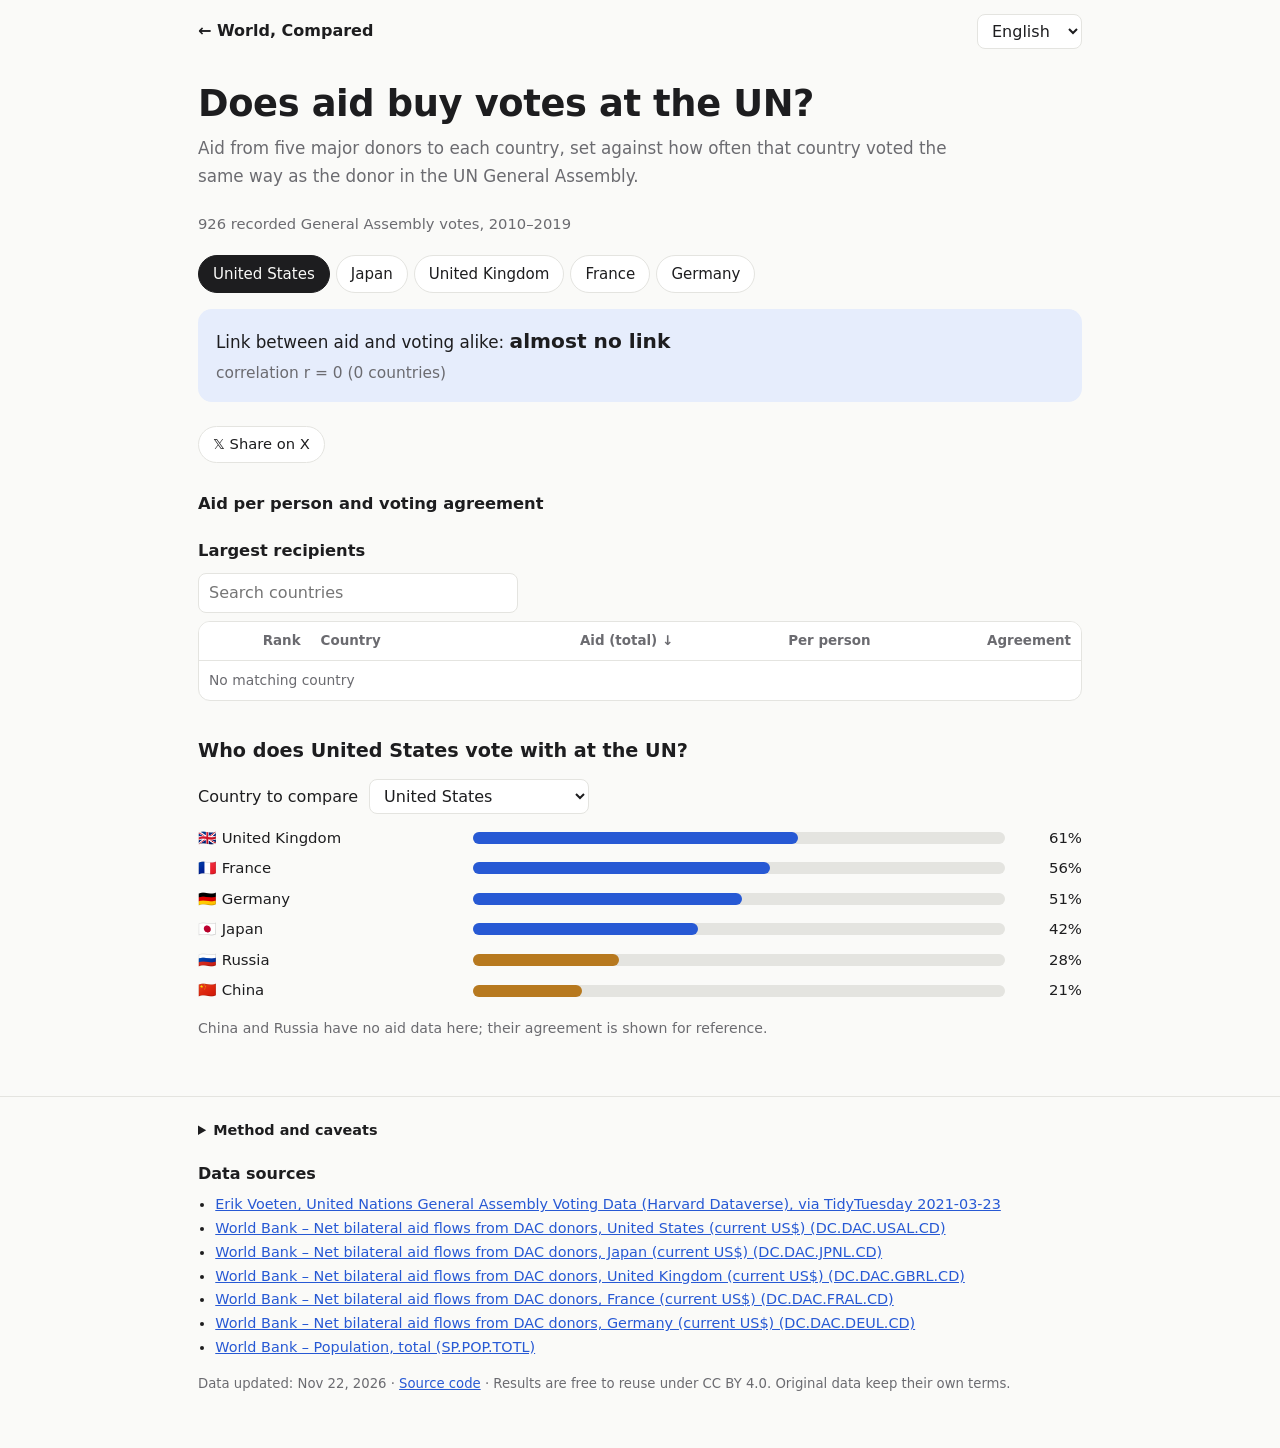
==== enjo/index.html @ fe88fa04 "Update World, Compared Co-Authored-By: Claude Opus 5.5 <noreply@anthropic.com>  Claude-Session: http" ====
<!doctype html>
<html lang="ja">
<head>
<meta charset="utf-8">
<meta name="viewport" content="width=device-width, initial-scale=1">
<title>World, Compared</title>
<link rel="stylesheet" href="../assets/common.css">
<link rel="icon" href="data:image/svg+xml,<svg xmlns='http://www.w3.org/2000/svg' viewBox='0 0 100 100'><text y='.9em' font-size='90'>🌐</text></svg>">
</head>
<body>
<main id="app"></main>
<script type="module" src="app.js"></script>
</body>
</html>
---- assets/common.css ----
:root {
  --bg: #fafaf8; --fg: #1d1d1f; --muted: #6b6b70; --line: #e4e4e0; --card: #fff;
  --accent: #2759d4; --accent-soft: #e6edfc; --good: #1a8a5a; --bad: #c8402f; --warn: #b7791f; --hl: #fff4d6;
  --font: system-ui, -apple-system, "Segoe UI", "Hiragino Sans", "Noto Sans JP", "Noto Sans KR", "Noto Sans SC", sans-serif;
}
@media (prefers-color-scheme: dark) {
  :root { --bg: #151517; --fg: #ececee; --muted: #9a9aa2; --line: #2d2d31; --card: #1d1d20; --accent: #7ea2ff; --accent-soft: #23304f; --good: #4cc38a; --bad: #ff7a66; --warn: #e0a84a; --hl: #3a3220; }
}
* { box-sizing: border-box; }
html { -webkit-text-size-adjust: 100%; }
body { margin: 0; background: var(--bg); color: var(--fg); font: 16px/1.65 var(--font); }
a { color: var(--accent); }
main, .wrap { max-width: 920px; margin: 0 auto; padding: 0 18px; }
header.top { max-width: 920px; margin: 0 auto; padding: 14px 18px; display: flex; justify-content: space-between; align-items: center; gap: 12px; }
header.top .home { text-decoration: none; font-weight: 600; color: var(--fg); }
select, input[type=search], input[type=number] { font: inherit; color: var(--fg); background: var(--card); border: 1px solid var(--line); border-radius: 8px; padding: 6px 10px; }
h1 { font-size: clamp(1.6rem, 4.5vw, 2.3rem); line-height: 1.25; margin: 18px 0 8px; letter-spacing: -0.01em; }
h2 { font-size: 1.2rem; margin: 34px 0 10px; }
h3 { font-size: 1.02rem; margin: 20px 0 8px; }
.lead { color: var(--muted); font-size: 1.05rem; margin: 0 0 22px; max-width: 46em; }
.muted { color: var(--muted); font-size: .92em; }
.err { color: var(--bad); }
.small { font-size: .88rem; }

.card { background: var(--card); border: 1px solid var(--line); border-radius: 14px; padding: 18px; margin: 14px 0; }
.kpis { display: grid; grid-template-columns: repeat(auto-fit, minmax(170px, 1fr)); gap: 12px; margin: 14px 0; }
.kpi { background: var(--card); border: 1px solid var(--line); border-radius: 14px; padding: 14px 16px; }
.kpi b { display: block; font-size: 1.7rem; line-height: 1.2; font-variant-numeric: tabular-nums; }
.kpi span { color: var(--muted); font-size: .9rem; }
.callout { background: var(--accent-soft); border-radius: 14px; padding: 16px 18px; margin: 16px 0; font-size: 1.05rem; }
.callout b { font-size: 1.2em; }

.controls { display: flex; flex-wrap: wrap; gap: 10px 16px; align-items: center; margin: 12px 0; }
.pick select { margin-left: 6px; max-width: 220px; }
.tabs { display: flex; flex-wrap: wrap; gap: 6px; margin: 18px 0 8px; }
.tabs button, .btn { font: inherit; font-size: .94rem; border: 1px solid var(--line); background: var(--card); color: var(--fg); border-radius: 999px; padding: 6px 14px; cursor: pointer; }
.tabs button[aria-selected=true] { background: var(--fg); color: var(--bg); border-color: var(--fg); }
.btn:hover, .tabs button:hover { border-color: var(--accent); }

.tools { margin: 8px 0; }
.tools input { width: 100%; max-width: 320px; }
.tbl { overflow-x: auto; border: 1px solid var(--line); border-radius: 12px; background: var(--card); }
table { border-collapse: collapse; width: 100%; font-size: .94rem; font-variant-numeric: tabular-nums; }
th, td { padding: 8px 10px; border-bottom: 1px solid var(--line); text-align: left; vertical-align: middle; }
tr:last-child td { border-bottom: 0; }
th { font-weight: 600; font-size: .84rem; color: var(--muted); cursor: pointer; white-space: nowrap; position: sticky; top: 0; background: var(--card); }
th.sorted::after { content: " ↓"; } th.sorted.asc::after { content: " ↑"; }
.n { text-align: right; white-space: nowrap; }
td.rank { color: var(--muted); width: 3em; }
tr.hl td { background: var(--hl); }
.cn { white-space: nowrap; }
.more { margin: 10px 0; text-align: center; }

.bars { display: grid; gap: 6px; margin: 10px 0; }
.brow { display: grid; grid-template-columns: minmax(90px, 30%) 1fr auto; gap: 10px; align-items: center; font-size: .93rem; }
.brow.hl .lab { font-weight: 700; }
.brow .lab { overflow: hidden; text-overflow: ellipsis; white-space: nowrap; }
.track { position: relative; height: 12px; background: var(--line); border-radius: 6px; }
.track em { position: absolute; left: 0; top: 0; bottom: 0; background: var(--accent); border-radius: 6px; }
.track em.good { background: var(--good); } .track em.bad { background: var(--bad); } .track em.warn { background: var(--warn); }
.track .mark { position: absolute; top: -4px; bottom: -4px; width: 2px; background: var(--fg); }
.val { font-variant-numeric: tabular-nums; min-width: 4.5em; text-align: right; }
.pill { display: inline-block; font-size: .8rem; padding: 1px 8px; border-radius: 999px; background: var(--line); }
.pill.good { background: color-mix(in srgb, var(--good) 18%, transparent); color: var(--good); }
.pill.bad { background: color-mix(in srgb, var(--bad) 18%, transparent); color: var(--bad); }
.pill.warn { background: color-mix(in srgb, var(--warn) 20%, transparent); color: var(--warn); }
.up { color: var(--bad); } .down { color: var(--good); }

figure.chart { margin: 10px 0; background: var(--card); border: 1px solid var(--line); border-radius: 12px; padding: 8px; }
figure.chart svg { width: 100%; height: auto; display: block; }
.grid { stroke: var(--line); } .axis { stroke: var(--muted); }
.tick, .alab { fill: var(--muted); font-size: 11px; } .alab { font-size: 12px; }
.dot { fill: var(--accent); opacity: .55; cursor: pointer; } .dot:hover { opacity: 1; }
.dot.hl { fill: var(--bad); opacity: 1; stroke: var(--card); stroke-width: 2; }
.hlab { fill: var(--fg); font-size: 13px; font-weight: 700; paint-order: stroke; stroke: var(--card); stroke-width: 4px; }
.fit { stroke: var(--muted); stroke-dasharray: 5 4; }
.ref { stroke: var(--warn); stroke-width: 1.5; stroke-dasharray: 3 3; }
.tip { min-height: 1.4em; font-size: .9rem; color: var(--muted); padding: 2px 6px; }

.share { display: inline-block; margin: 8px 0; font-size: .92rem; text-decoration: none; border: 1px solid var(--line); border-radius: 999px; padding: 5px 14px; background: var(--card); color: var(--fg); }

footer { margin-top: 56px; padding: 22px 0 40px; border-top: 1px solid var(--line); font-size: .9rem; }
footer h2 { font-size: 1rem; margin: 18px 0 6px; }
.src { padding-left: 1.2em; margin: 0; }
details summary { cursor: pointer; font-weight: 600; }
.method { color: var(--muted); margin-top: 8px; }
.method p { margin: 6px 0; }

/* Hub */
.hub-grid { display: grid; grid-template-columns: repeat(auto-fit, minmax(260px, 1fr)); gap: 14px; margin: 22px 0; }
.hub-card { display: block; text-decoration: none; color: inherit; background: var(--card); border: 1px solid var(--line); border-radius: 16px; padding: 18px; transition: border-color .15s, transform .15s; }
.hub-card:hover { border-color: var(--accent); transform: translateY(-2px); }
.hub-card .no { color: var(--muted); font-size: .85rem; font-variant-numeric: tabular-nums; }
.hub-card h2 { margin: 4px 0 6px; font-size: 1.15rem; }
.hub-card p { margin: 0; color: var(--muted); font-size: .94rem; }
.hub-card .q { display: block; margin-top: 10px; font-size: .9rem; color: var(--accent); }

@media (max-width: 560px) {
  body { font-size: 15px; }
  .brow { grid-template-columns: 96px 1fr auto; gap: 8px; }
  th, td { padding: 7px 7px; }
  .kpi b { font-size: 1.4rem; }
}
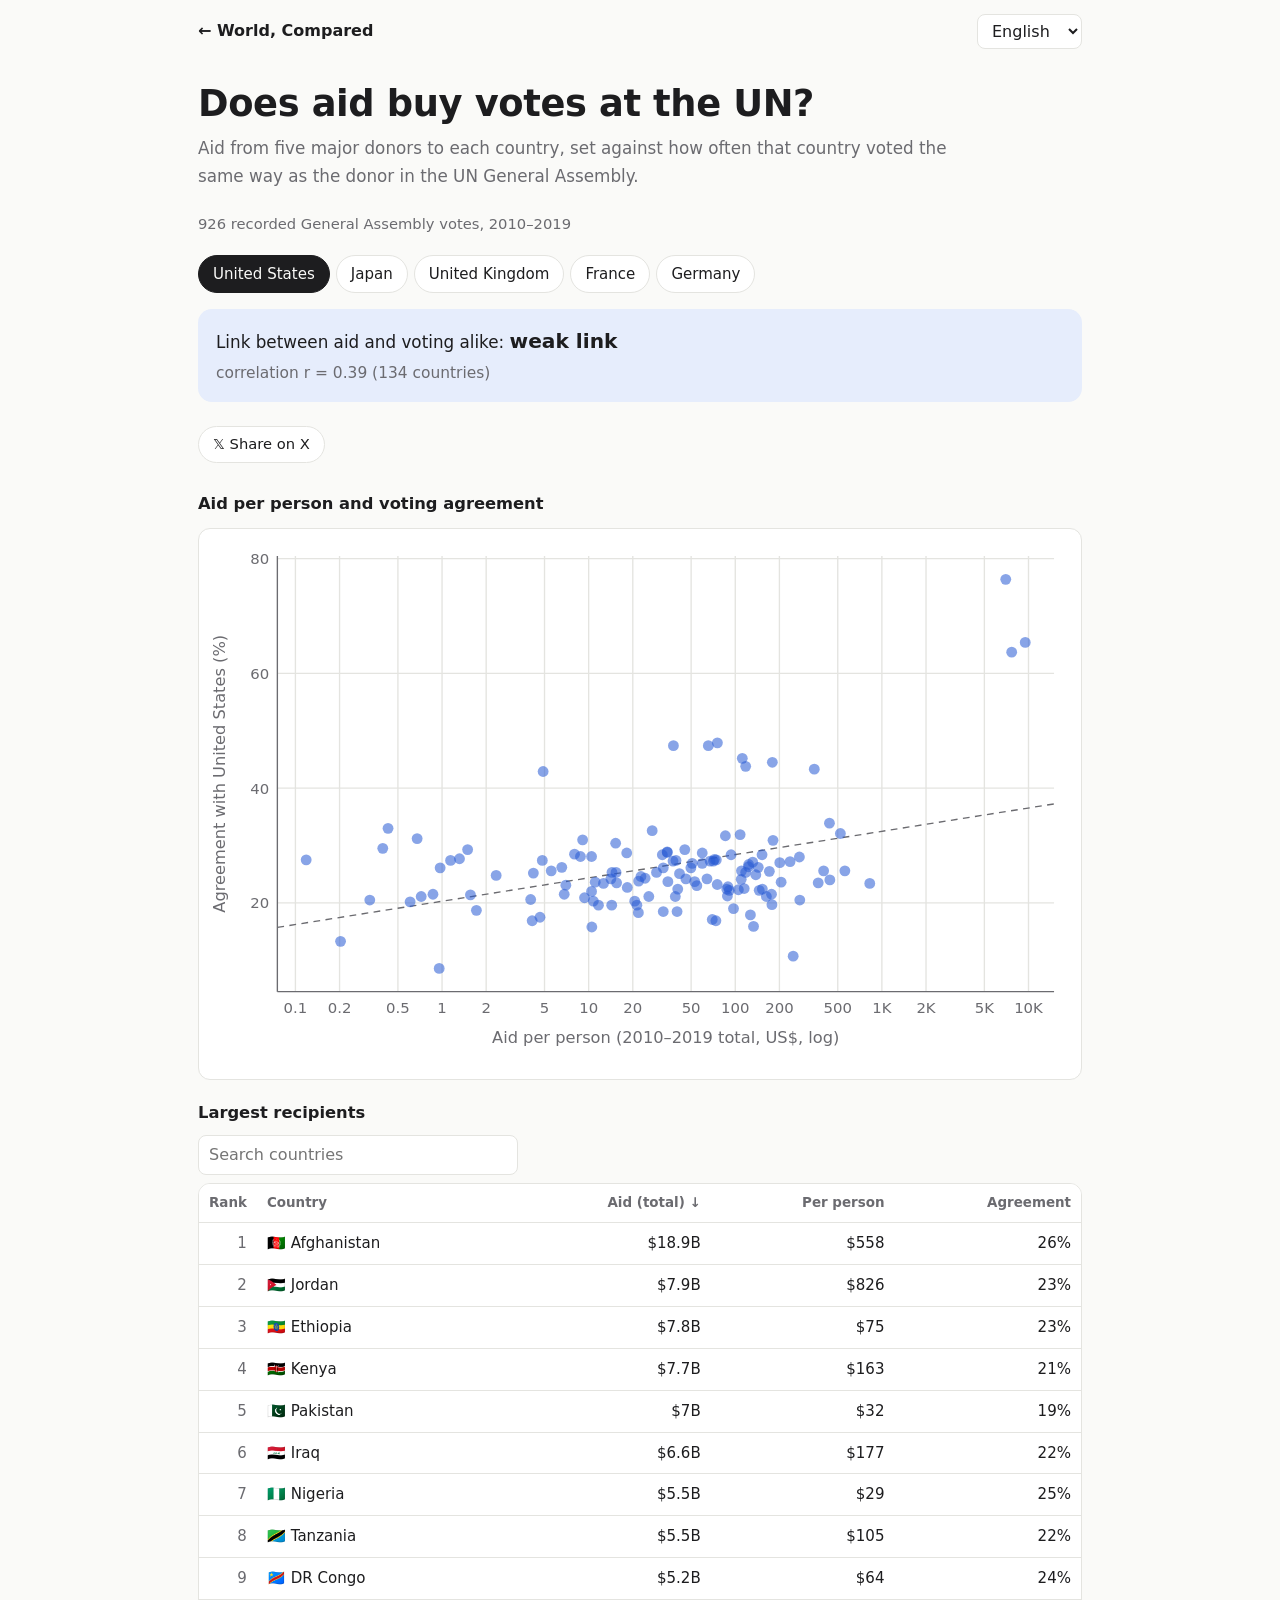
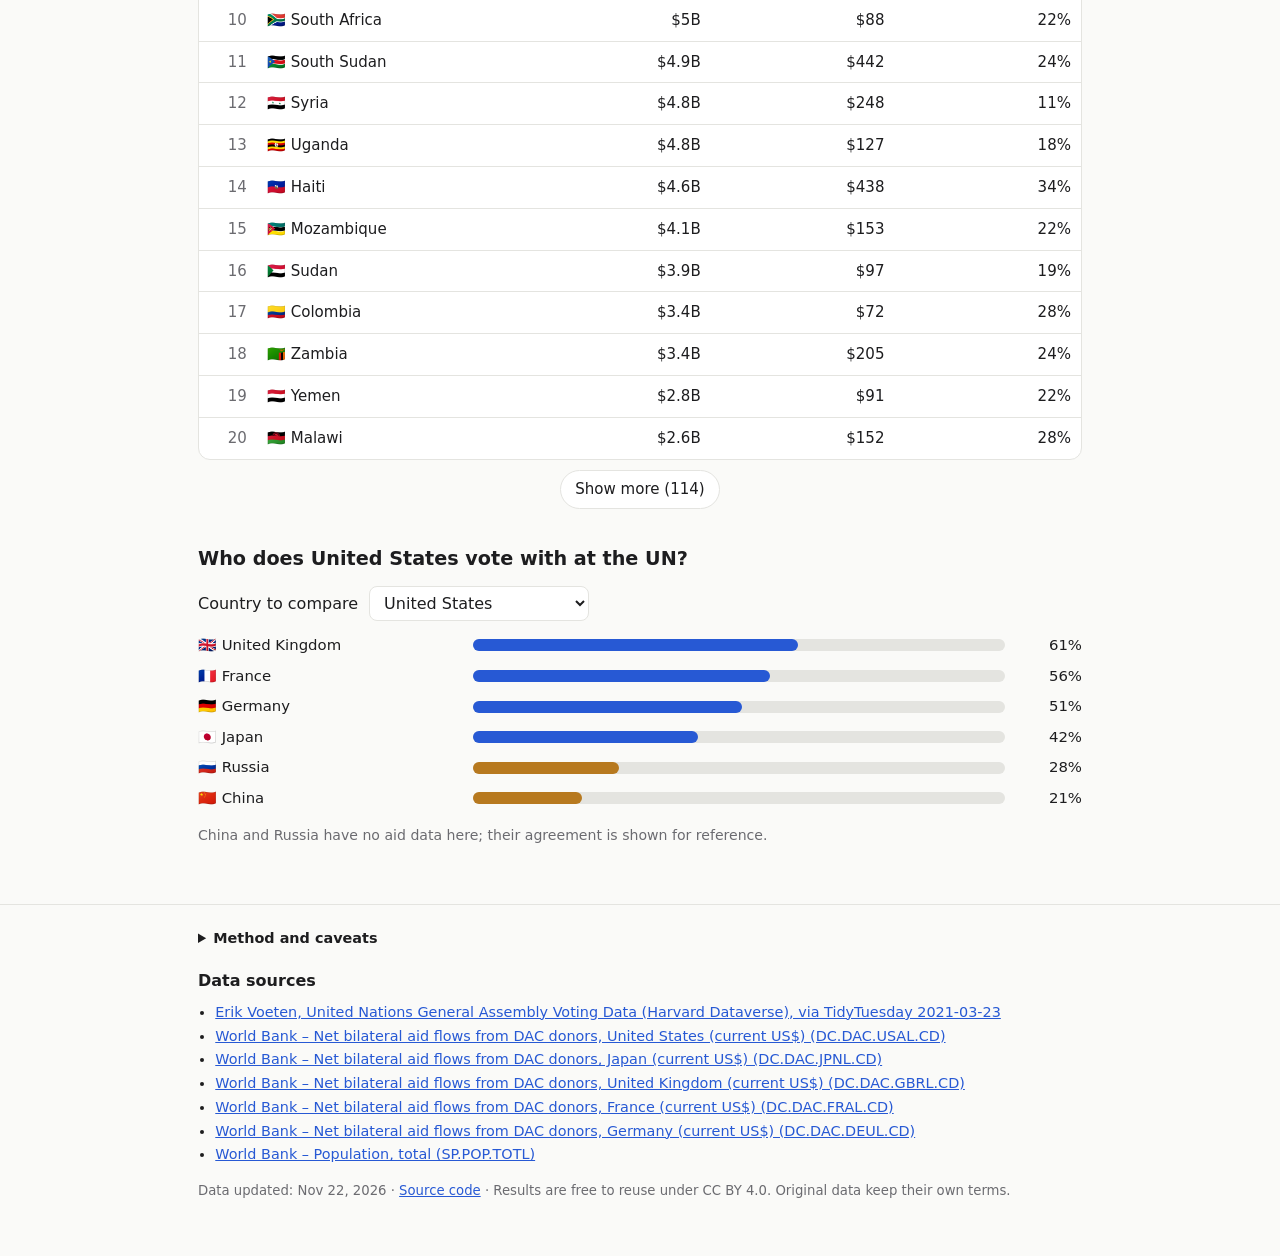
==== commit c3275777: "Update World, Compared Co-Authored-By: Claude Opus 5.5 <noreply@anthropic.com>  Claude-Session: http" ====
--- a/enjo/index.html
+++ b/enjo/index.html
@@ -4,11 +4,11 @@
 <meta charset="utf-8">
 <meta name="viewport" content="width=device-width, initial-scale=1">
 <title>World, Compared</title>
-<link rel="stylesheet" href="../assets/common.css">
+<link rel="stylesheet" href="../assets/common.css?v=3">
 <link rel="icon" href="data:image/svg+xml,<svg xmlns='http://www.w3.org/2000/svg' viewBox='0 0 100 100'><text y='.9em' font-size='90'>🌐</text></svg>">
 </head>
 <body>
 <main id="app"></main>
-<script type="module" src="app.js"></script>
+<script type="module" src="app.js?v=3"></script>
 </body>
 </html>
--- a/assets/common.css
+++ b/assets/common.css
@@ -23,6 +23,8 @@
 .small { font-size: .88rem; }
 
 .card { background: var(--card); border: 1px solid var(--line); border-radius: 14px; padding: 18px; margin: 14px 0; }
+.card .kpi { border: 0; background: var(--bg); }
+.card .kpi b { font-size: 1.3rem; }
 .kpis { display: grid; grid-template-columns: repeat(auto-fit, minmax(170px, 1fr)); gap: 12px; margin: 14px 0; }
 .kpi { background: var(--card); border: 1px solid var(--line); border-radius: 14px; padding: 14px 16px; }
 .kpi b { display: block; font-size: 1.7rem; line-height: 1.2; font-variant-numeric: tabular-nums; }
@@ -41,7 +43,7 @@
 .tools input { width: 100%; max-width: 320px; }
 .tbl { overflow-x: auto; border: 1px solid var(--line); border-radius: 12px; background: var(--card); }
 table { border-collapse: collapse; width: 100%; font-size: .94rem; font-variant-numeric: tabular-nums; }
-th, td { padding: 8px 10px; border-bottom: 1px solid var(--line); text-align: left; vertical-align: middle; }
+th, td { padding: 8px 10px; border-bottom: 1px solid var(--line); text-align: left; vertical-align: middle; white-space: nowrap; }
 tr:last-child td { border-bottom: 0; }
 th { font-weight: 600; font-size: .84rem; color: var(--muted); cursor: pointer; white-space: nowrap; position: sticky; top: 0; background: var(--card); }
 th.sorted::after { content: " ↓"; } th.sorted.asc::after { content: " ↑"; }
@@ -60,7 +62,7 @@
 .track em.good { background: var(--good); } .track em.bad { background: var(--bad); } .track em.warn { background: var(--warn); }
 .track .mark { position: absolute; top: -4px; bottom: -4px; width: 2px; background: var(--fg); }
 .val { font-variant-numeric: tabular-nums; min-width: 4.5em; text-align: right; }
-.pill { display: inline-block; font-size: .8rem; padding: 1px 8px; border-radius: 999px; background: var(--line); }
+.pill { display: inline-block; white-space: nowrap; font-size: .8rem; padding: 1px 8px; border-radius: 999px; background: var(--line); }
 .pill.good { background: color-mix(in srgb, var(--good) 18%, transparent); color: var(--good); }
 .pill.bad { background: color-mix(in srgb, var(--bad) 18%, transparent); color: var(--bad); }
 .pill.warn { background: color-mix(in srgb, var(--warn) 20%, transparent); color: var(--warn); }
@@ -97,7 +99,11 @@
 
 @media (max-width: 560px) {
   body { font-size: 15px; }
-  .brow { grid-template-columns: 96px 1fr auto; gap: 8px; }
+  .brow { grid-template-columns: 118px 1fr auto; gap: 8px; font-size: .86rem; }
+  .kpis { grid-template-columns: 1fr 1fr; gap: 8px; }
+  .kpi { padding: 10px 12px; }
+  .card .kpis .kpi b { font-size: 1.15rem; }
+  .pick select { max-width: 170px; }
   th, td { padding: 7px 7px; }
   .kpi b { font-size: 1.4rem; }
 }
